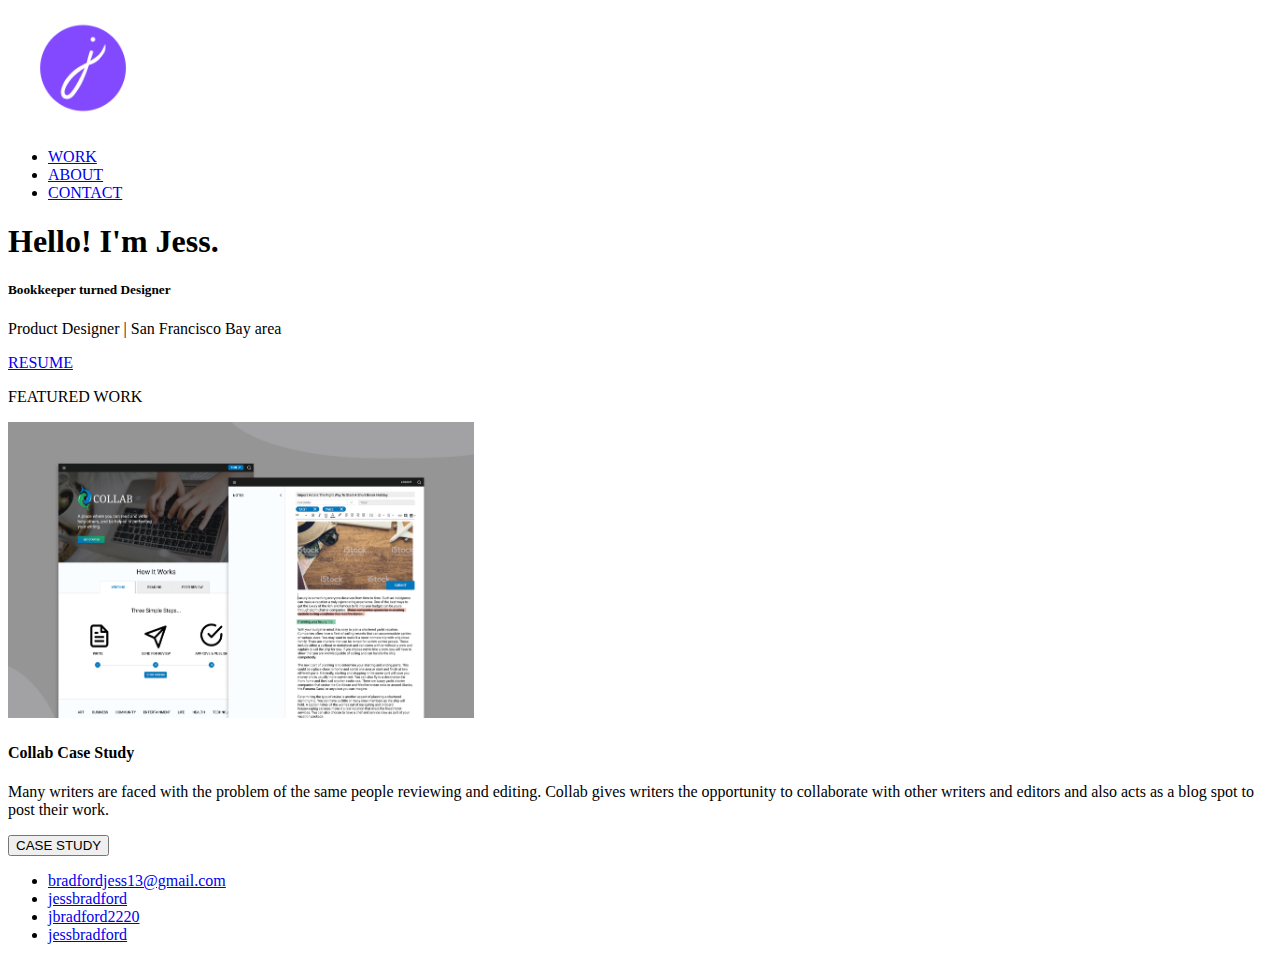
==== index.html @ e4043e5a "Add html structure" ====
<!DOCTYPE html>
<html lang="en" dir="ltr">

<head>
  <meta charset="utf-8">
  <meta name="viewport" content="width=device-width, initial-scale=1">
  <title>Portfolio | Jessica Bradford</title>
  <!--Fonts-->
  <link href="https://fonts.googleapis.com/css?family=Assistant|PT+Serif&display=swap" rel="stylesheet">
  <!--Font Awesome-->
  <link rel="stylesheet" href="https://use.fontawesome.com/releases/v5.8.1/css/all.css"
    integrity="sha384-50oBUHEmvpQ+1lW4y57PTFmhCaXp0ML5d60M1M7uH2+nqUivzIebhndOJK28anvf" crossorigin="anonymous">
</head>

<body>
  <nav>
    <a href="index.html">
      <img src="assets/J.png" alt="Jessica Bradford's logo" width="150" />
    </a>
    <ul>
      <li><a href="#featured-work">WORK</a></li>
      <li><a href="about.html">ABOUT</a></li>
      <li><a href="#contact">CONTACT</a></li>
    </ul>
  </nav>
  <header>
    <section>
      <h1>Hello! I'm Jess.</h1>
      <h5>Bookkeeper turned Designer</h5>
      <p>Product Designer | San Francisco Bay area</p>
      <a href="assets/Resume.pdf" target="_blank">RESUME</a>
    </section>
  </header>
  <main>
    <p id="featured-work">FEATURED WORK</p>
    <section>
      <img src="assets/collabscreenshot.png" alt="screenshot of collab homepage and collab editor" height="296" width="466" />
      <h4>Collab Case Study</h4>
      <p>
        Many writers are faced with the problem of the same people reviewing and editing. Collab gives writers the
        opportunity to collaborate with other writers and editors and also acts as a blog spot to post their work.
      </p>
      <button onclick="window.location.href='project.html'">CASE STUDY</button>
    </section>
  </main>
  <footer>
    <nav id="contact">
      <ul>
        <li>
          <a href="mailto:bradfordjess13@gmail.com?subject=Design%20Inquiry" target="_blank">
            <i class="fas fa-envelope-square" aria-hidden="true"></i>
            bradfordjess13@gmail.com
          </a>
        </li>
        <li>
          <a href="https://www.linkedin.com/in/jessbradford/" target="_blank">
            <i class="fab fa-linkedin" aria-hidden="true"></i>
            jessbradford
          </a>
        </li>
        <li>
          <a href="https://dribbble.com/jbradford2220" target="_blank">
            <i class="fab fa-dribbble-square" aria-hidden="true"></i>
            jbradford2220
          </a>
        </li>
        <li>
          <a href="https://github.com/jessbradford" target="_blank">
            <i class="fab fa-github-square" aria-hidden="true"></i>
            jessbradford
          </a>
        </li>
      </ul>
    </nav>
  </footer>
</body>

</html>
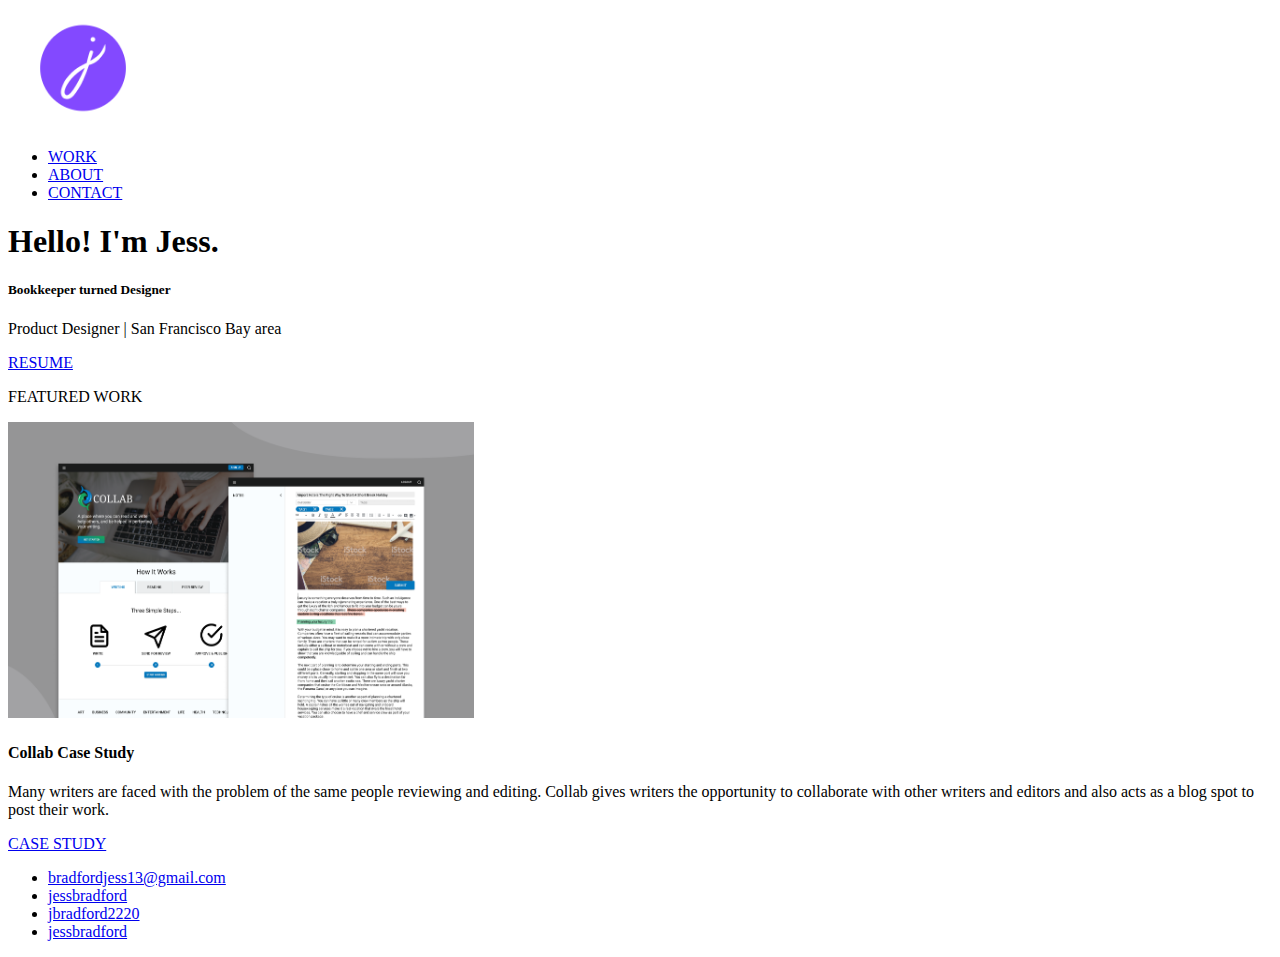
==== commit 483bc097: "Remove unnecessary section tags. Remove inline javascript." ====
--- a/index.html
+++ b/index.html
@@ -24,23 +24,22 @@
     </ul>
   </nav>
   <header>
-    <section>
-      <h1>Hello! I'm Jess.</h1>
-      <h5>Bookkeeper turned Designer</h5>
-      <p>Product Designer | San Francisco Bay area</p>
-      <a href="assets/Resume.pdf" target="_blank">RESUME</a>
-    </section>
+    <h1>Hello! I'm Jess.</h1>
+    <h5>Bookkeeper turned Designer</h5>
+    <p>Product Designer | San Francisco Bay area</p>
+    <a href="assets/Resume.pdf" target="_blank">RESUME</a>
   </header>
   <main>
     <p id="featured-work">FEATURED WORK</p>
     <section>
-      <img src="assets/collabscreenshot.png" alt="screenshot of collab homepage and collab editor" height="296" width="466" />
+      <img src="assets/collabscreenshot.png" alt="screenshot of collab homepage and collab editor" height="296"
+        width="466" />
       <h4>Collab Case Study</h4>
       <p>
         Many writers are faced with the problem of the same people reviewing and editing. Collab gives writers the
         opportunity to collaborate with other writers and editors and also acts as a blog spot to post their work.
       </p>
-      <button onclick="window.location.href='project.html'">CASE STUDY</button>
+      <a href='project.html'>CASE STUDY</a>
     </section>
   </main>
   <footer>
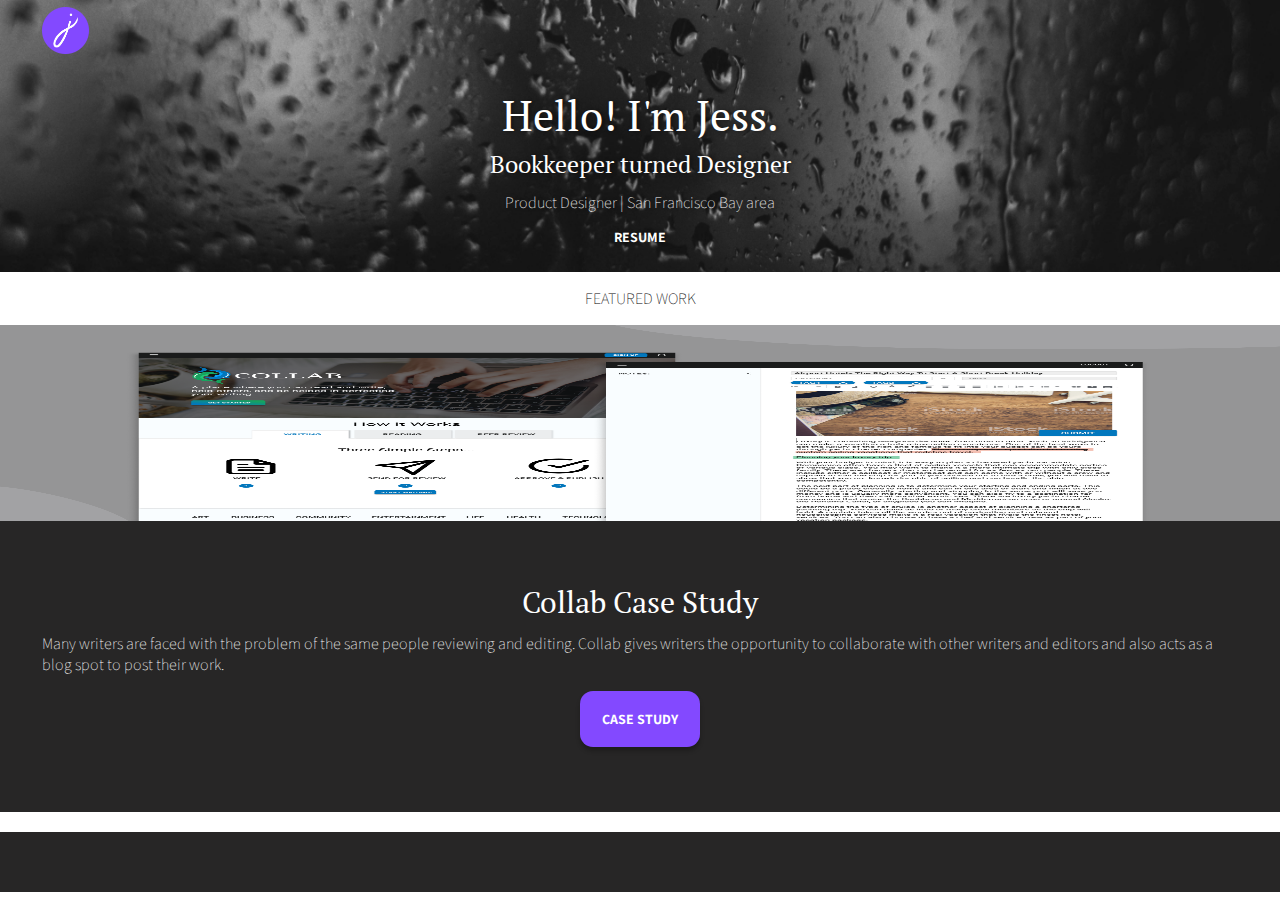
==== commit 1522894e: "Style mobile portfolio" ====
--- a/index.html
+++ b/index.html
@@ -5,73 +5,104 @@
   <meta charset="utf-8">
   <meta name="viewport" content="width=device-width, initial-scale=1">
   <title>Portfolio | Jessica Bradford</title>
+  <link rel="stylesheet" type="text/css" href="css/reset.css">
+  <link rel="stylesheet" type="text/css" href="css/style.css">
   <!--Fonts-->
-  <link href="https://fonts.googleapis.com/css?family=Assistant|PT+Serif&display=swap" rel="stylesheet">
+  <link href="https://fonts.googleapis.com/css?family=Assistant:300,400,700|PT+Serif:400,700&display=swap"
+    rel="stylesheet">
   <!--Font Awesome-->
   <link rel="stylesheet" href="https://use.fontawesome.com/releases/v5.8.1/css/all.css"
     integrity="sha384-50oBUHEmvpQ+1lW4y57PTFmhCaXp0ML5d60M1M7uH2+nqUivzIebhndOJK28anvf" crossorigin="anonymous">
 </head>
 
 <body>
-  <nav>
-    <a href="index.html">
-      <img src="assets/J.png" alt="Jessica Bradford's logo" width="150" />
-    </a>
-    <ul>
-      <li><a href="#featured-work">WORK</a></li>
-      <li><a href="about.html">ABOUT</a></li>
-      <li><a href="#contact">CONTACT</a></li>
-    </ul>
-  </nav>
-  <header>
-    <h1>Hello! I'm Jess.</h1>
-    <h5>Bookkeeper turned Designer</h5>
-    <p>Product Designer | San Francisco Bay area</p>
-    <a href="assets/Resume.pdf" target="_blank">RESUME</a>
+  <header class="center home-header white-font">
+    <nav class="top-menu">
+      <!-- mobile bar -->
+      <a class="content logo" href="index.html">
+        <img src="assets/J.png" alt="Jessica Bradford's logo" width="47" />
+      </a>
+      <div class="content menu-icon icons white-font">
+        <i class="fas fa-bars" aria-hidden="true"></i>
+      </div>
+      <!-- desktop bar/menu -->
+      <ul class="desktop-menu white-font">
+        <li><a href="#featured-work">WORK</a></li>
+        <li><a href="about.html">ABOUT</a></li>
+        <li><a href="#contact">CONTACT</a></li>
+      </ul>
+      <!-- mobile menu -->
+      <section class="menu black-background">
+        <div class="menu-grid">
+          <div class="closeBtn content white-font">
+            <i class="fas fa-times" aria-hidden="true"></i>
+          </div>
+          <ul class="content menu-ul">
+            <li class="menu-links"><a class="menu-links white-font" href="about.html">ABOUT</a></li>
+            <li class="menu-links"><a class="menu-links white-font" href="#contact">CONTACT</a></li>
+            <li class="menu-links"><a class="menu-links white-font" href="index.html#featured-work">WORK</a></li>
+          </ul>
+        </div>
+      </section>
+    </nav>
+    <section>
+      <h1 class="h1-home">Hello! I'm Jess.</h1>
+      <h5>Bookkeeper turned Designer</h5>
+      <p class="margin-top-bottom">Product Designer | San Francisco Bay area</p>
+      <a class="white-font" href="assets/Resume.pdf" target="_blank">RESUME</a>
+    </section>
   </header>
   <main>
-    <p id="featured-work">FEATURED WORK</p>
-    <section>
-      <img src="assets/collabscreenshot.png" alt="screenshot of collab homepage and collab editor" height="296"
-        width="466" />
-      <h4>Collab Case Study</h4>
-      <p>
-        Many writers are faced with the problem of the same people reviewing and editing. Collab gives writers the
-        opportunity to collaborate with other writers and editors and also acts as a blog spot to post their work.
-      </p>
-      <a href='project.html'>CASE STUDY</a>
+    <p class="center margin-top-bottom" id="featured-work">FEATURED WORK</p>
+    <section class="black-background featured-work">
+      <img src="assets/collabscreenshot.png" alt="screenshot of collab homepage and collab editor" height="196"
+        width="100%" />
+      <div class="content stretch-center white-font">
+        <h4>Collab Case Study</h4>
+        <p>
+          Many writers are faced with the problem of the same people reviewing and editing. Collab gives writers the
+          opportunity to collaborate with other writers and editors and also acts as a blog spot to post their work.
+        </p>
+        <div class="button case-study-button center">
+          <a class="white-font" href='project.html'>CASE STUDY</a>
+        </div>
+      </div>
     </section>
   </main>
-  <footer>
+  <footer class="black-background white-font">
     <nav id="contact">
-      <ul>
+      <ul class="content footer">
         <li>
-          <a href="mailto:bradfordjess13@gmail.com?subject=Design%20Inquiry" target="_blank">
-            <i class="fas fa-envelope-square" aria-hidden="true"></i>
-            bradfordjess13@gmail.com
+          <a class="white-font" href="mailto:bradfordjess13@gmail.com?subject=Design%20Inquiry" target="_blank">
+            <i class="fas fa-envelope-square icons" aria-hidden="true"></i>
+            <p class="mobile">bradfordjess13@gmail.com</p>
           </a>
         </li>
         <li>
-          <a href="https://www.linkedin.com/in/jessbradford/" target="_blank">
-            <i class="fab fa-linkedin" aria-hidden="true"></i>
-            jessbradford
+          <a class="white-font" href="https://www.linkedin.com/in/jessbradford/" target="_blank">
+            <i class="fab fa-linkedin icons" aria-hidden="true"></i>
+            <p class="mobile">jessbradford</p>
           </a>
         </li>
         <li>
-          <a href="https://dribbble.com/jbradford2220" target="_blank">
-            <i class="fab fa-dribbble-square" aria-hidden="true"></i>
-            jbradford2220
+          <a class="white-font" href="https://dribbble.com/jbradford2220" target="_blank">
+            <i class="fab fa-dribbble-square icons" aria-hidden="true"></i>
+            <p class="mobile">jbradford2220</p>
           </a>
         </li>
         <li>
-          <a href="https://github.com/jessbradford" target="_blank">
-            <i class="fab fa-github-square" aria-hidden="true"></i>
-            jessbradford
+          <a class="white-font" href="https://github.com/jessbradford" target="_blank">
+            <i class="fab fa-github-square icons" aria-hidden="true"></i>
+            <p class="mobile">jessbradford</p>
           </a>
         </li>
       </ul>
     </nav>
   </footer>
+
+  <!-- Scripts -->
+  <script src="https://code.jquery.com/jquery-2.1.3.min.js"></script>
+  <script src="menu.js"></script>
 </body>
 
 </html>
--- a/css/style.css
+++ b/css/style.css
@@ -0,0 +1,339 @@
+/* Case studies Styling */
+.branding {
+  justify-self: start;
+}
+
+.case-study-main-grid {
+  align-items: center;
+  display: grid;
+  grid-template-rows: 312px 359px 750px 1010px 1670px 324px 430px 427px 1268px 745px 677px;
+  grid-template-columns: 100%;
+}
+
+.circle {
+  border-radius: 50%;
+  display: inline-block;
+  height: 80px;
+  width: 80px;
+}
+
+.font-grid {
+  display: grid;
+  grid-template-columns: 91px 91px;
+}
+
+.logo-progression {
+  background-color: #fff;
+  display: grid;
+  grid-template-columns: 50% 50%;
+}
+
+.palette {
+  display: grid;
+  grid-template-columns: 33.3% 33.3% 33.3%;
+  grid-row-gap: 8px;
+  grid-column-gap: 8px;
+}
+
+.rectangle {
+  height: 80px;
+  width: 11px;
+  display: inline-block;
+  justify-self: end;
+  align-self: center;
+}
+
+/** Collab Case Study **/
+
+.collab-blue {
+  background-color: #0277BD;
+}
+
+.collab-font {
+  font-family: 'Roboto', sans-serif;
+}
+
+.collab-italic {
+  font-style: italic;
+}
+
+.collab-bold {
+  font-weight: bold;
+}
+
+.collab-bold-italic {
+  font-weight: bold;
+  font-style: italic;
+}
+
+.collab-font-sample {
+  display: grid;
+  grid-template-columns: 15% 50%;
+  grid-template-rows: 80px;
+  grid-column-gap: 16px;
+}
+
+.collab-font-size {
+  font-size: 80px;
+}
+
+.collab-green {
+  background-color: #17A45F;
+}
+
+.collab-grey {
+  background-color: #4B4C4D;
+}
+
+.collab-lightGrey {
+  background-color: #DCDCDC;
+}
+
+.collab-red {
+  background-color: #DD2C00;
+}
+
+.collab-white {
+  background-color: #F9FDFF;
+}
+
+/** Colors **/
+
+.black-background {
+  background-color: #272626;
+}
+
+.black-font {
+  color: #000;
+}
+
+.grey-background {
+  background-color: #C0BEC3;
+}
+
+.white-font {
+  color: #fff;
+}
+
+/* Menu */
+
+.menu {
+  display: none;
+  z-index: 799;
+}
+
+.menu-grid {
+  display: grid;
+  grid-template-rows: 62px 126px;
+  grid-template-columns: 100%;
+  justify-content: center;
+}
+
+.menu-links {
+  font-size: 20px;
+  font-weight: bold;
+  margin-top: 42px;
+  text-align: center;
+}
+
+.menu-ul {
+  justify-self: center;
+}
+
+.menu-icon {
+  opacity: 1;
+  z-index: 999;
+}
+
+.closeBtn {
+  align-self: center;
+  font-size: 24px;
+  justify-self: end;
+  opacity: 0;
+  width: 24px;
+  z-index: 799;
+}
+
+.enableBtn {
+  opacity: 1;
+}
+.menu-icon:hover {
+  font-size: 26px;
+}
+
+.disBtn{
+  opacity: 0;
+}
+
+.showMenu{
+  display: block;
+  height: 100%;
+  position: fixed;
+  width: 100%;
+}
+
+.mobile, .desktop-menu {
+  display: none;
+}
+
+/** Structure **/
+
+body {
+  font-family: 'Assistant', sans-serif;
+}
+
+.button {
+  background-color: #8349FF;
+  border-radius: 13px;
+  padding-top: 20px;
+  margin: auto;
+  padding-bottom: 20px;
+  box-shadow: 0px 4px 4px #00000040;
+}
+
+.button:hover {
+  background-color: #6834D7;
+}
+
+.button-width{
+  width: 165px;
+}
+
+.case-study-button {
+  width: 120px;
+}
+
+.wide-button {
+  margin-bottom: 25px;
+  margin-top: 25px;
+  width: 193px;
+}
+
+.center {
+  text-align: center;
+}
+
+.content {
+  margin-left: 42px;
+  margin-right: 42px;
+}
+
+.featured-work {
+  height: 487px;
+  display: grid;
+  align-items: center;
+  grid-template-rows: 196px 291px;
+}
+
+.footer {
+  display: grid;
+  grid-template-columns: 25% 25% 25% 25%;
+  align-items: center;
+  height: 60px;
+  justify-items: center;
+  margin-top: 20px;
+}
+
+.home-header {
+  background-image: url("../assets/portfoliobackground.png");
+  background-size: cover;
+  background-position: center;
+  height: 272px;
+  text-shadow: 2px 0px 4px #00000070;
+}
+
+.icons {
+  font-size: 24px;
+  justify-self: end;
+  width: 24px;
+}
+
+.logo {
+  justify-self: start;
+}
+
+.margin-top-bottom {
+  margin-top: 16px;
+  margin-bottom: 16px;
+}
+
+.stretch-center {
+  align-content: center;
+  align-self: stretch;
+  display: grid;
+  grid-row-gap: 16px;
+  justify-items: center;
+}
+
+.self-center {
+  justify-self: center;
+}
+
+.top-menu {
+  display: grid;
+  grid-template-columns: 50% 50%;
+  height: 62px;
+  align-items: center;
+}
+
+ul {
+  font-weight: 100;
+  justify-self: center;
+}
+
+/** Typography **/
+
+a {
+  font-size: 14px;
+  font-weight: bold;
+  text-decoration: none;
+}
+
+a:hover{
+  font-size: 15px;
+}
+
+.bold {
+  font-weight: bold;
+}
+
+h1 {
+  font-size: 42px;
+}
+
+.h1-case-study {
+  margin-top: 12px;
+}
+
+h1, h2, h3, h4, h5 {
+  font-family: 'PT Serif', serif;
+  text-align: center;
+}
+
+.h1-home {
+  margin-top: 32px;
+  margin-bottom: 16px;
+}
+
+h4 {
+  font-size: 30px;
+}
+
+h5 {
+  font-size: 24px;
+}
+
+h6 {
+  font-size: 20px;
+  font-weight: bold;
+}
+
+.h6-case-study {
+  margin-bottom: 7px;
+}
+
+p {
+  font-size: 16px;
+  font-weight: 100;
+  line-height: 21px;
+}
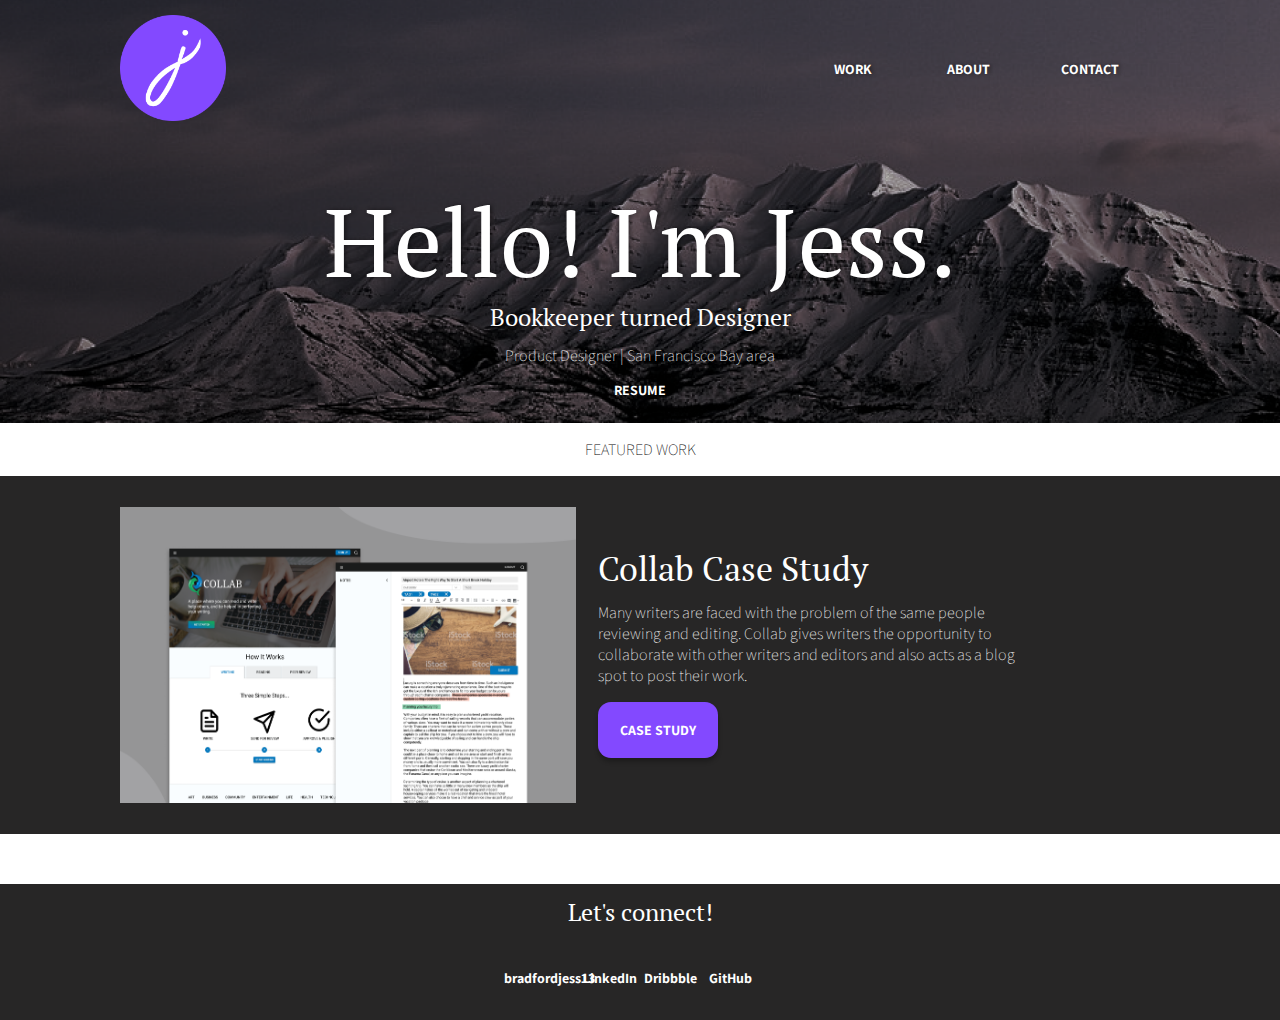
==== commit a88ad8b9: "Create Responsive design" ====
--- a/index.html
+++ b/index.html
@@ -16,28 +16,28 @@
 </head>
 
 <body>
-  <header class="center home-header white-font">
+  <header class="black-background center home-header white-font">
     <nav class="top-menu">
       <!-- mobile bar -->
-      <a class="content logo" href="index.html">
-        <img src="assets/J.png" alt="Jessica Bradford's logo" width="47" />
+      <a class="content tablet-content logo" href="index.html">
+        <img class="logo-image" src="assets/J.png" alt="Jessica Bradford's logo" />
       </a>
-      <div class="content menu-icon icons white-font">
+      <div class="content tablet-content menu-icon icons white-font">
         <i class="fas fa-bars" aria-hidden="true"></i>
       </div>
       <!-- desktop bar/menu -->
       <ul class="desktop-menu white-font">
-        <li><a href="#featured-work">WORK</a></li>
-        <li><a href="about.html">ABOUT</a></li>
-        <li><a href="#contact">CONTACT</a></li>
+        <li><a class="white-font" href="#featured-work">WORK</a></li>
+        <li><a class="white-font" href="about.html">ABOUT</a></li>
+        <li><a class="white-font" href="#contact">CONTACT</a></li>
       </ul>
       <!-- mobile menu -->
       <section class="menu black-background">
         <div class="menu-grid">
-          <div class="closeBtn content white-font">
+          <div class="closeBtn content tablet-content white-font">
             <i class="fas fa-times" aria-hidden="true"></i>
           </div>
-          <ul class="content menu-ul">
+          <ul class="content tablet-content menu-ul">
             <li class="menu-links"><a class="menu-links white-font" href="about.html">ABOUT</a></li>
             <li class="menu-links"><a class="menu-links white-font" href="#contact">CONTACT</a></li>
             <li class="menu-links"><a class="menu-links white-font" href="index.html#featured-work">WORK</a></li>
@@ -52,48 +52,52 @@
       <a class="white-font" href="assets/Resume.pdf" target="_blank">RESUME</a>
     </section>
   </header>
-  <main>
-    <p class="center margin-top-bottom" id="featured-work">FEATURED WORK</p>
-    <section class="black-background featured-work">
-      <img src="assets/collabscreenshot.png" alt="screenshot of collab homepage and collab editor" height="196"
-        width="100%" />
-      <div class="content stretch-center white-font">
-        <h4>Collab Case Study</h4>
-        <p>
-          Many writers are faced with the problem of the same people reviewing and editing. Collab gives writers the
-          opportunity to collaborate with other writers and editors and also acts as a blog spot to post their work.
-        </p>
-        <div class="button case-study-button center">
-          <a class="white-font" href='project.html'>CASE STUDY</a>
+  <main class="main">
+    <p class="center desktop-content featured margin-top-bottom" id="featured-work">FEATURED WORK</p>
+    <section class="black-background work-container">
+      <div class="featured-work">
+        <img class="featured-work-image" src="assets/collabscreenshot.png"
+          alt="screenshot of collab homepage and collab editor" />
+        <div class="case-study-desc content desktop-left stretch-center white-font">
+          <h4>Collab Case Study</h4>
+          <p>
+            Many writers are faced with the problem of the same people reviewing and editing. Collab gives writers the
+            opportunity to collaborate with other writers and editors and also acts as a blog spot to post their work.
+          </p>
+          <div class="button case-study-button center">
+            <a class="white-font" href='project.html'>CASE STUDY</a>
+          </div>
         </div>
       </div>
     </section>
   </main>
-  <footer class="black-background white-font">
+  <footer class="black-background footer-padding white-font">
+    <h5>Let's connect!</h5>
     <nav id="contact">
-      <ul class="content footer">
+      <ul class="content desktop-content tablet-content footer">
         <li>
           <a class="white-font" href="mailto:bradfordjess13@gmail.com?subject=Design%20Inquiry" target="_blank">
             <i class="fas fa-envelope-square icons" aria-hidden="true"></i>
-            <p class="mobile">bradfordjess13@gmail.com</p>
+            <a class="mobile white-font" href="mailto:bradfordjess13@gmail.com?subject=Design%20Inquiry"
+              target="_blank">bradfordjess13</a>
           </a>
         </li>
         <li>
           <a class="white-font" href="https://www.linkedin.com/in/jessbradford/" target="_blank">
             <i class="fab fa-linkedin icons" aria-hidden="true"></i>
-            <p class="mobile">jessbradford</p>
+            <a class="mobile white-font" href="https://www.linkedin.com/in/jessbradford/" target="_blank">LinkedIn</a>
           </a>
         </li>
         <li>
           <a class="white-font" href="https://dribbble.com/jbradford2220" target="_blank">
             <i class="fab fa-dribbble-square icons" aria-hidden="true"></i>
-            <p class="mobile">jbradford2220</p>
+            <a class="mobile white-font" href="https://dribbble.com/jbradford2220" target="_blank">Dribbble</a>
           </a>
         </li>
         <li>
           <a class="white-font" href="https://github.com/jessbradford" target="_blank">
             <i class="fab fa-github-square icons" aria-hidden="true"></i>
-            <p class="mobile">jessbradford</p>
+            <a class="mobile white-font" href="https://github.com/jessbradford" target="_blank">GitHub</a>
           </a>
         </li>
       </ul>
--- a/css/style.css
+++ b/css/style.css
@@ -1,4 +1,118 @@
 /* Case studies Styling */
+@media (min-width: 1025px) {
+  .case-study-main-grid {
+    grid-template-rows: 244px 243px 410px 617px 782px 400px 312px 822px 1108px 514px 353px;
+  }
+  .clickable-prototype-img {
+    height: 291px;
+    width: 466px;
+  }
+  .font-grid {
+    justify-content: center;
+  }
+  .logo-progression {
+    grid-template-columns: 25% 25% 25% 25%;
+    justify-self: center;
+  }
+  .logo-progression-ind {
+    height: 215px;
+    width: 169px;
+  }
+  .palette {
+    grid-template-columns: 17% 17% 17% 17% 17% 17%;
+    justify-self: center;
+  }
+  .persona {
+    justify-items: center;
+    align-items: center;
+  }
+  .survey-img {
+    height: 280px;
+  }
+  .tri {
+    display: grid;
+    grid-template-columns: 30% 5% 30% 5% 30%;
+    justify-content: center;
+  }
+  .tri-grid {
+    justify-items: center;
+    align-content: center;
+  }
+  .user-flow-img {
+    height: 272px;
+    width: 466px;
+  }
+  .vertical-divider {
+    align-self: center;
+    height: 225px;
+    justify-self: center;
+    border-left: 1px solid #C0BEC3;
+  }
+  .persona-divider {
+    height: 520px;
+  }
+  .wireframe-img {
+    height: 552px;
+    justify-self: center;
+    width: 836px;
+  }
+}
+@media(min-width: 500px) and (max-width: 1024px) {
+  .case-study-main-grid {
+    grid-template-rows: 244px 243px 430px 1060px 1433px 400px 312px 630px 1108px 514px 460px;
+  }
+  .wireframe-img {
+    width: 500px;
+  }
+}
+@media(min-width: 320px) and (max-width: 499px) {
+  .case-study-main-grid {
+    grid-template-rows: 312px 359px 750px 1060px 1745px 324px 430px 427px 1268px 745px 677px;
+  }
+  #survey {
+    grid-template-rows: 20% 121%;
+    justify-items: center;
+  }
+  #user-flow {
+    grid-template-rows: 30% 40%;
+  }
+  .wireframe-img {
+    width: 277px;
+  }
+}
+@media (min-width: 320px) and (max-width: 1024px) {
+  .clickable-prototype-img {
+    height: 173px;
+    width: 277px;
+  }  
+  .logo-progression {
+    grid-template-columns: 50% 50%;
+  }
+  .logo-progression-ind {
+    height: 170px;
+    width: 141px;
+  }
+  .palette {
+    grid-template-columns: 33.3% 33.3% 33.3%;
+  }
+  .survey-img {
+    height: 266px;
+    width: 100%;
+    max-width: 415px;
+    margin-right: auto;
+    margin-left: auto;
+    display: grid;
+  }
+  .tri {
+    display: grid;
+    grid-gap: 16px;
+  }
+  .user-flow-img {
+    height: 170px;
+    width: 281px;
+  }
+}
+
 .branding {
   justify-self: start;
 }
@@ -6,7 +120,6 @@
 .case-study-main-grid {
   align-items: center;
   display: grid;
-  grid-template-rows: 312px 359px 750px 1010px 1670px 324px 430px 427px 1268px 745px 677px;
   grid-template-columns: 100%;
 }
 
@@ -25,14 +138,11 @@
 .logo-progression {
   background-color: #fff;
   display: grid;
-  grid-template-columns: 50% 50%;
 }
 
 .palette {
   display: grid;
-  grid-template-columns: 33.3% 33.3% 33.3%;
-  grid-row-gap: 8px;
-  grid-column-gap: 8px;
+  grid-gap: 8px;
 }
 
 .rectangle {
@@ -44,6 +154,20 @@
 }
 
 /** Collab Case Study **/
+@media(min-width: 1025px) {
+  .collab-font-sample {
+    justify-self: center;
+  }
+  .collab-font-size {
+    font-size: 96px;
+  }
+}
+
+@media(min-width: 320px) and (max-width: 1024px) {
+  .collab-font-size {
+    font-size: 80px;
+  }
+}
 
 .collab-blue {
   background-color: #0277BD;
@@ -73,10 +197,6 @@
   grid-column-gap: 16px;
 }
 
-.collab-font-size {
-  font-size: 80px;
-}
-
 .collab-green {
   background-color: #17A45F;
 }
@@ -117,32 +237,41 @@
 
 /* Menu */
 
-.menu {
-  display: none;
-  z-index: 799;
-}
-
-.menu-grid {
-  display: grid;
-  grid-template-rows: 62px 126px;
-  grid-template-columns: 100%;
-  justify-content: center;
-}
-
-.menu-links {
-  font-size: 20px;
-  font-weight: bold;
-  margin-top: 42px;
-  text-align: center;
-}
-
-.menu-ul {
-  justify-self: center;
-}
-
-.menu-icon {
-  opacity: 1;
-  z-index: 999;
+@media (min-width: 1025px) {
+  .about {
+    display: grid;
+    grid-template-columns: 496px 50%;
+    grid-row-gap: 55px;
+  }
+  .about-img {
+    width: 460px;
+  }
+  .desktop-menu {
+    display: grid;
+    grid-template-columns: 33% 33% 33%;
+    grid-gap: 50%;
+  }
+  .menu-icon {
+    display: none;
+  }
+}
+
+@media (min-width: 500px) {
+  .mobile {
+    display: inline;
+  }
+}
+
+@media (min-width: 320px) and (max-width: 499px) {
+  .mobile {
+    display: none;
+  }
+}
+
+@media (min-width: 320px) and (max-width: 1024px) {
+  .desktop-menu {
+    display: none;
+  }
 }
 
 .closeBtn {
@@ -157,12 +286,41 @@
 .enableBtn {
   opacity: 1;
 }
+
+.menu {
+  display: none;
+  z-index: 799;
+}
+
+.menu-grid {
+  display: grid;
+  grid-template-rows: 62px 126px;
+  grid-template-columns: 100%;
+  justify-content: center;
+}
+
+.menu-icon {
+  opacity: 1;
+  z-index: 999;
+}
+
+.disBtn{
+  opacity: 0;
+}
+
 .menu-icon:hover {
   font-size: 26px;
 }
 
-.disBtn{
-  opacity: 0;
+.menu-links {
+  font-size: 20px;
+  font-weight: bold;
+  margin-top: 42px;
+  text-align: center;
+}
+
+.menu-ul {
+  justify-self: center;
 }
 
 .showMenu{
@@ -172,11 +330,180 @@
   width: 100%;
 }
 
-.mobile, .desktop-menu {
-  display: none;
-}
-
 /** Structure **/
+@media (min-width: 1025px) {
+  .auto {
+    margin: auto;
+  }
+  .case-study-desc {
+    margin: 0;
+    justify-items: left;
+    align-items: center;
+  }
+  .desktop-content {
+    margin-left: 120px;
+    margin-right: 120px;
+  }
+  .desktop-text-center {
+    text-align: center;
+  }
+  .desktop-left {
+    justify-items: left;
+  }
+  .desktop-stretch {
+    align-self: stretch;
+    align-items: center;
+  }
+  .home-header {
+    height: 423px;
+  }
+  .img-shadow {
+    box-shadow: 0px 4px 4px #00000040;
+  }
+  .featured {
+    text-align: left;
+  }
+  .featured-work {
+    align-items: center;
+    grid-template-columns: 466px 43%;
+    grid-gap: 12px;
+    justify-content: start;
+    margin-left: 120px;
+    margin-right: 120px;
+    text-align: left;
+  }
+  .featured-work-image {
+    height: 296px;
+    width: 456px;
+  }
+  .footer-about {
+    width: 100%;
+    bottom: 0;
+  }
+  .logo-image {
+    width: 106px;
+  }
+  .logo {
+    margin: 0;
+  }
+  .main {
+    margin-bottom: 50px;
+  }
+  .top-menu {
+    height: 137px;
+    margin-right: 120px;
+    margin-left: 120px;
+  }
+  .work-container {
+    display: grid;
+    height: 358px;
+  }
+}
+
+@media (min-width: 500px) {
+  .survey {
+    display: grid;
+    grid-template-columns: 46% 50%;
+    grid-gap: 16px;
+    align-items: center;
+  }
+  .survey-desc {
+    justify-items: left;
+    display: grid;
+    grid-gap: 16px;
+  }
+}
+
+@media (min-width: 500px) and (max-width: 1024px) {
+  .about-img {
+    width: 420px;
+    margin-left: auto;
+    margin-right: auto;
+    justify-self: center;
+    display: grid;
+    margin-top: 30px;
+  }
+  .auto {
+    margin: auto;
+  }
+  .desktop-left {
+    justify-items: left;
+  }
+  .featured {
+    text-align: left;
+  }
+  .featured-work {
+    align-items: center;
+    grid-template-columns: 319px 46%;
+    grid-gap: 12px;
+    justify-content: start;
+    margin-left: 45px;
+    margin-right: 45px;
+    text-align: left;
+    height: 325px;
+  }
+  .featured-work-image {
+    height: 220px;
+    width: 318px;
+    justify-self: center;
+  }
+  .tablet-content {
+    margin-left: 45px;
+    margin-right: 45px;
+  }
+}
+
+@media (min-width: 320px) and (max-width: 500px) {
+  .about-img {
+    width: 337px;
+    justify-self: center;
+    display: grid;
+    margin: auto;
+  }
+  .button {
+    margin: auto;
+  }
+  .featured-work {
+    height: 487px;
+    align-items: center;
+    grid-template-rows: 196px 291px;
+  }
+  .featured-work-image {
+    height: 196px;
+    width: 100%;
+    max-width: 415px;
+    justify-self: center;
+  }
+  .stretch-center {
+    align-content: center;
+    align-self: stretch;
+    justify-items: center;
+  }
+  .content {
+    margin-left: 42px;
+    margin-right: 42px;
+  }
+}
+
+@media (min-width: 320px) and (max-width: 1024px) {
+  .home-header {
+    height: 272px;
+  }
+  .logo-image {
+    width: 47px;
+  }
+  .top-menu {
+    height: 62px;
+  }
+  .main {
+    margin-bottom: 50px;
+  }
+  .stretch-center {
+    align-content: center;
+    align-self: stretch;
+    justify-items: center;
+  }
+}
 
 body {
   font-family: 'Assistant', sans-serif;
@@ -186,7 +513,6 @@
   background-color: #8349FF;
   border-radius: 13px;
   padding-top: 20px;
-  margin: auto;
   padding-bottom: 20px;
   box-shadow: 0px 4px 4px #00000040;
 }
@@ -213,16 +539,8 @@
   text-align: center;
 }
 
-.content {
-  margin-left: 42px;
-  margin-right: 42px;
-}
-
 .featured-work {
-  height: 487px;
-  display: grid;
-  align-items: center;
-  grid-template-rows: 196px 291px;
+  display: grid;
 }
 
 .footer {
@@ -234,11 +552,15 @@
   margin-top: 20px;
 }
 
+.footer-padding {
+  padding-bottom: 16px;
+  padding-top: 16px;
+}
+
 .home-header {
   background-image: url("../assets/portfoliobackground.png");
   background-size: cover;
   background-position: center;
-  height: 272px;
   text-shadow: 2px 0px 4px #00000070;
 }
 
@@ -258,11 +580,8 @@
 }
 
 .stretch-center {
-  align-content: center;
-  align-self: stretch;
   display: grid;
   grid-row-gap: 16px;
-  justify-items: center;
 }
 
 .self-center {
@@ -272,7 +591,6 @@
 .top-menu {
   display: grid;
   grid-template-columns: 50% 50%;
-  height: 62px;
   align-items: center;
 }
 
@@ -282,6 +600,35 @@
 }
 
 /** Typography **/
+@media (min-width: 1025px) {
+  h1 {
+    font-size: 96px;
+  }
+  .h1-home {
+    margin-top: 56px;
+  }
+  h4 {
+    font-size: 34px;
+  }
+  h5 {
+    font-size: 24px;
+  }
+}
+
+@media (min-width: 320px) and (max-width: 1025px) {
+  h1 {
+    font-size: 42px;
+  }
+  .h1-home {
+    margin-top: 32px;
+  }
+  h4 {
+    font-size: 30px;
+  }
+  h5 {
+    font-size: 24px;
+  }
+}
 
 a {
   font-size: 14px;
@@ -297,30 +644,17 @@
   font-weight: bold;
 }
 
-h1 {
-  font-size: 42px;
-}
-
 .h1-case-study {
   margin-top: 12px;
+}
+
+.h1-home {
+  margin-bottom: 16px;
 }
 
 h1, h2, h3, h4, h5 {
   font-family: 'PT Serif', serif;
   text-align: center;
-}
-
-.h1-home {
-  margin-top: 32px;
-  margin-bottom: 16px;
-}
-
-h4 {
-  font-size: 30px;
-}
-
-h5 {
-  font-size: 24px;
 }
 
 h6 {
